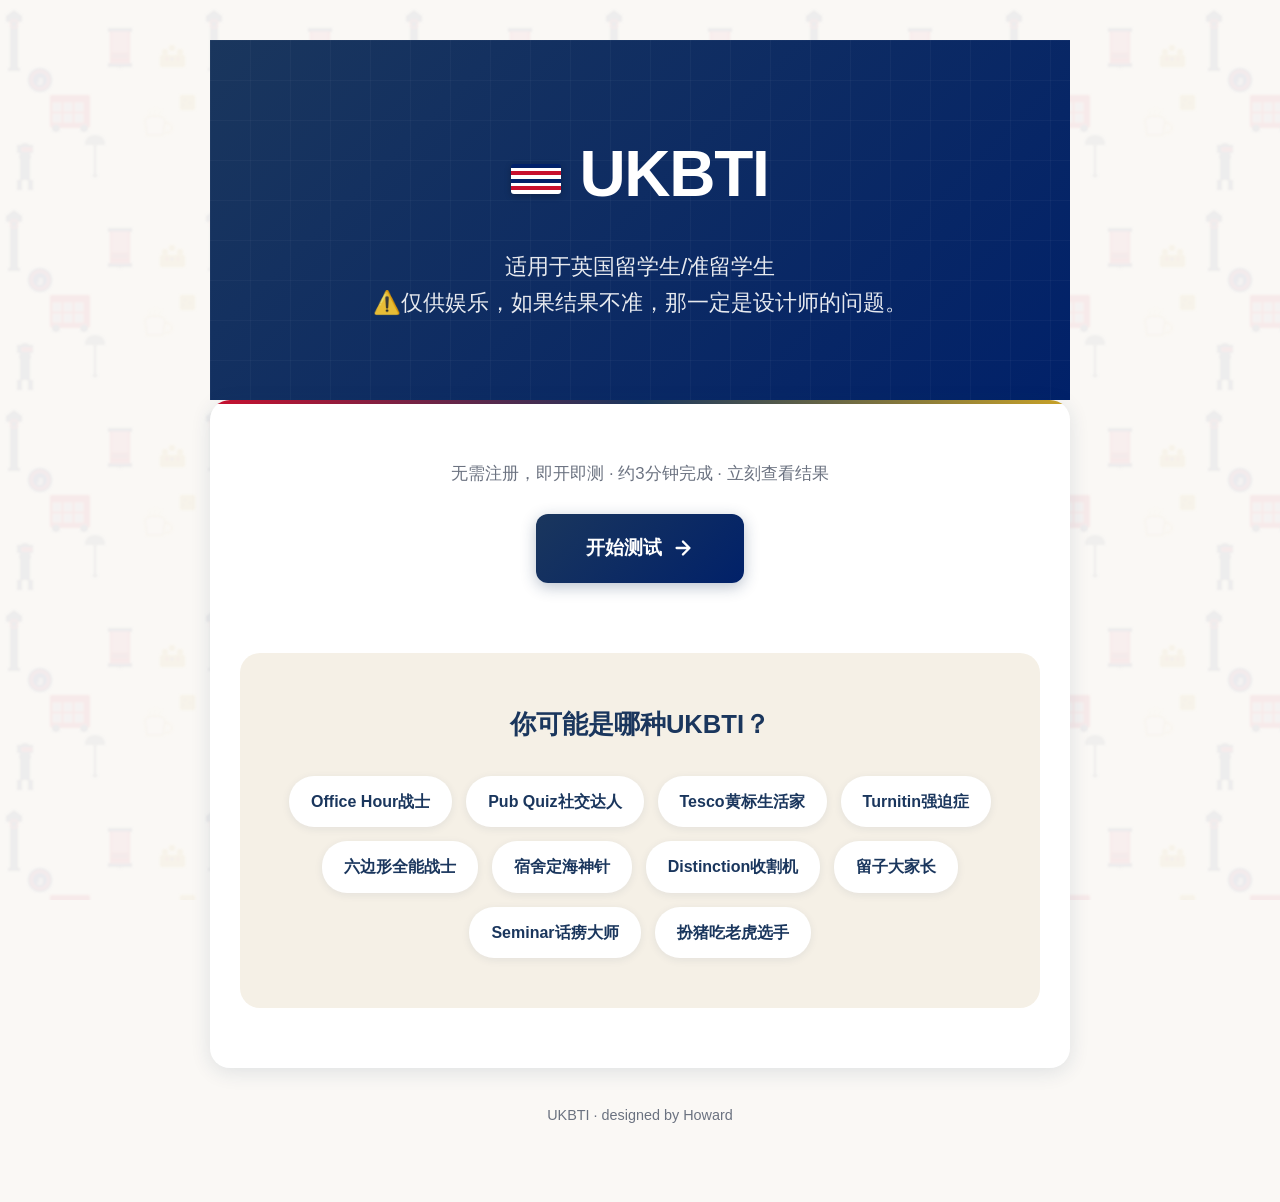
==== index.html @ 8ef765cd "Add files via upload" ====
<!DOCTYPE html>
<html lang="zh-CN">
<head>
  <meta charset="UTF-8">
  <meta name="viewport" content="width=device-width, initial-scale=1.0">
  <title>UKBTI - 英国留学生性格测试</title>
  <meta name="description" content="发现你的UKBTI人格类型！仅供娱乐，如果结果不准，那一定是设计师的问题。">
  <link rel="stylesheet" href="styles/main.css">
  <style>
    /* 首页额外样式 */
    .landing-hero {
      background: linear-gradient(135deg, var(--uk-color-primary) 0%, var(--uk-color-accent) 100%);
      color: white;
      padding: 80px 30px;
      text-align: center;
      position: relative;
      overflow: hidden;
    }
    
    .landing-hero::before {
      content: '';
      position: absolute;
      top: 0;
      left: 0;
      right: 0;
      bottom: 0;
      background-image: 
        linear-gradient(90deg, rgba(255,255,255,0.03) 1px, transparent 1px),
        linear-gradient(rgba(255,255,255,0.03) 1px, transparent 1px);
      background-size: 40px 40px;
    }
    
    .landing-hero h1 {
      font-size: 4rem;
      font-weight: 900;
      margin-bottom: 20px;
      letter-spacing: -0.02em;
      position: relative;
    }
    
    .landing-hero h1::before {
      content: '';
      display: inline-block;
      width: 50px;
      height: 30px;
      background: linear-gradient(180deg, 
        #012169 0%, #012169 25%, 
        white 25%, white 50%, 
        #c8102e 50%, #c8102e 75%, 
        white 75%, white 100%);
      background-size: 18px 15px;
      background-position: 0 0, 9px 0;
      margin-right: 18px;
      vertical-align: middle;
      border-radius: 3px;
      box-shadow: 0 2px 6px rgba(0,0,0,0.25);
    }
    
    .landing-hero p {
      font-size: 1.4rem;
      opacity: 0.9;
      max-width: 550px;
      margin: 0 auto;
      position: relative;
      line-height: 1.6;
    }
    
    .landing-content {
      padding: 60px 30px;
      text-align: center;
    }
    
    .cta-info {
      color: var(--uk-text-light);
      margin-bottom: 25px;
      font-size: 1.05rem;
    }
    
    .btn-large {
      padding: 18px 50px;
      font-size: 1.2rem;
    }
    
    .personality-preview {
      margin-top: 70px;
      padding: 50px 35px;
      background: var(--uk-color-cream);
      border-radius: var(--uk-radius-lg);
    }
    
    .personality-preview h3 {
      font-size: 1.6rem;
      color: var(--uk-color-primary);
      margin-bottom: 30px;
      font-weight: 700;
    }
    
    .personality-tags {
      display: flex;
      flex-wrap: wrap;
      gap: 14px;
      justify-content: center;
      max-width: 750px;
      margin: 0 auto;
    }
    
    .personality-tag {
      background: white;
      padding: 12px 22px;
      border-radius: 25px;
      font-size: 1rem;
      font-weight: 600;
      color: var(--uk-color-primary);
      box-shadow: var(--uk-shadow-sm);
      transition: var(--uk-transition);
    }
    
    .personality-tag:hover {
      background: var(--uk-color-primary);
      color: white;
      transform: translateY(-3px);
    }
    
    .footer {
      text-align: center;
      padding: 35px;
      color: var(--uk-text-light);
      font-size: 0.9rem;
    }
    
    @media (max-width: 768px) {
      .landing-hero h1 {
        font-size: 2.8rem;
      }
      
      .landing-hero h1::before {
        width: 40px;
        height: 24px;
        background-size: 14px 12px;
      }
      
      .landing-hero p {
        font-size: 1.15rem;
      }
      
      .landing-content {
        padding: 40px 20px;
      }
      
      .personality-preview {
        padding: 35px 20px;
        margin-top: 50px;
      }
    }
  </style>
</head>
<body>
  <div class="container">
    <!-- 英雄区域 -->
    <div class="landing-hero animate-fadeIn">
      <h1>UKBTI</h1>
      <p>适用于英国留学生/准留学生<br>⚠️仅供娱乐，如果结果不准，那一定是设计师的问题。</p>
    </div>
    
    <!-- 主内容 -->
    <div class="card animate-fadeIn" style="animation-delay: 0.2s;">
      <div class="landing-content">
        <p class="cta-info">无需注册，即开即测 · 约3分钟完成 · 立刻查看结果</p>
        <a href="test.html" class="btn btn-primary btn-large">
          开始测试
          <svg width="22" height="22" viewBox="0 0 24 24" fill="none" stroke="currentColor" stroke-width="2.5" stroke-linecap="round" stroke-linejoin="round">
            <path d="M5 12h14M12 5l7 7-7 7"/>
          </svg>
        </a>
        
        <!-- 人格类型预览 -->
        <div class="personality-preview">
          <h3>你可能是哪种UKBTI？</h3>
          <div class="personality-tags">
            <span class="personality-tag">Office Hour战士</span>
            <span class="personality-tag">Pub Quiz社交达人</span>
            <span class="personality-tag">Tesco黄标生活家</span>
            <span class="personality-tag">Turnitin强迫症</span>
            <span class="personality-tag">六边形全能战士</span>
            <span class="personality-tag">宿舍定海神针</span>
            <span class="personality-tag">Distinction收割机</span>
            <span class="personality-tag">留子大家长</span>
            <span class="personality-tag">Seminar话痨大师</span>
            <span class="personality-tag">扮猪吃老虎选手</span>
          </div>
        </div>
      </div>
    </div>
    
    <!-- 页脚 -->
    <div class="footer">
      <p>UKBTI · designed by Howard</p>
    </div>
  </div>
  
  <script src="data.js"></script>
  <script src="utils.js"></script>
</body>
</html>
---- styles/main.css ----
/* UKBTI - 全局样式 */
/* 英国主题色：深蓝 + 红色 + 奶油白 */
:root {
  --uk-color-primary: #1a365d;
  --uk-color-secondary: #c8102e;
  --uk-color-accent: #012169;
  --uk-color-light: #faf8f5;
  --uk-color-cream: #f5f0e6;
  --uk-color-gold: #c9a227;
  --uk-text-dark: #1a1a2e;
  --uk-text-light: #6b7280;
  --uk-shadow-sm: 0 2px 8px rgba(26, 54, 93, 0.08);
  --uk-shadow-md: 0 4px 20px rgba(26, 54, 93, 0.12);
  --uk-shadow-lg: 0 10px 40px rgba(26, 54, 93, 0.15);
  --uk-radius-sm: 8px;
  --uk-radius-md: 12px;
  --uk-radius-lg: 20px;
  --uk-transition: all 0.3s cubic-bezier(0.4, 0, 0.2, 1);
}

/* 基础重置 */
* {
  margin: 0;
  padding: 0;
  box-sizing: border-box;
}

html {
  font-size: 16px;
  scroll-behavior: smooth;
}

body {
  font-family: 'Helvetica Neue', Arial, -apple-system, BlinkMacSystemFont, sans-serif;
  background-color: var(--uk-color-light);
  color: var(--uk-text-dark);
  line-height: 1.7;
  min-height: 100vh;
  -webkit-font-smoothing: antialiased;
  -moz-osx-font-smoothing: grayscale;
}

/* 英伦风格装饰：英国主题icon背景 */
body::before {
  content: '';
  position: fixed;
  top: 0;
  left: 0;
  right: 0;
  bottom: 0;
  background-color: var(--uk-color-light);
  background-image: url("data:image/svg+xml,%3Csvg xmlns='http://www.w3.org/2000/svg' width='200' height='200' viewBox='0 0 200 200'%3E%3Cdefs%3E%3Cfilter id='f' x='-50%25' y='-50%25' width='200%25' height='200%25'%3E%3CfeGaussianBlur in='SourceGraphic' stdDeviation='1'/%3E%3C/filter%3E%3C/defs%3E%3Cg opacity='0.06' filter='url(%23f)'%3E%3C!-- Big Ben --%3E%3Crect x='10' y='20' width='8' height='50' fill='%231a365d' rx='1'/%3E%3Crect x='8' y='68' width='12' height='3' fill='%231a365d'/%3E%3Crect x='6' y='16' width='16' height='6' fill='%231a365d' rx='1'/%3E%3Cpolygon points='14,10 6,16 22,16' fill='%231a365d'/%3E%3Ccircle cx='14' cy='24' r='4' fill='none' stroke='%23c8102e' stroke-width='1'/%3E%3Cline x1='14' y1='24' x2='14' y2='22' stroke='%231a365d' stroke-width='0.5'/%3E%3Cline x1='14' y1='24' x2='16' y2='24' stroke='%231a365d' stroke-width='0.5'/%3E%3C!-- Double-decker Bus --%3E%3Crect x='50' y='100' width='40' height='28' fill='%23c8102e' rx='3'/%3E%3Crect x='50' y='95' width='40' height='8' fill='%23c8102e' rx='2'/%3E%3Crect x='53' y='103' width='8' height='8' fill='%2387ceeb' opacity='0.7'/%3E%3Crect x='64' y='103' width='8' height='8' fill='%2387ceeb' opacity='0.7'/%3E%3Crect x='75' y='103' width='8' height='8' fill='%2387ceeb' opacity='0.7'/%3E%3Crect x='53' y='114' width='8' height='8' fill='%2387ceeb' opacity='0.7'/%3E%3Crect x='64' y='114' width='8' height='8' fill='%2387ceeb' opacity='0.7'/%3E%3Crect x='75' y='114' width='8' height='8' fill='%2387ceeb' opacity='0.7'/%3E%3Ccircle cx='56' cy='128' r='4' fill='%231a365d'/%3E%3Ccircle cx='84' cy='128' r='4' fill='%231a365d'/%3E%3C!-- Red Phone Box --%3E%3Crect x='110' y='30' width='20' height='35' fill='%23c8102e' rx='2'/%3E%3Crect x='112' y='32' width='16' height='20' fill='%23fff' opacity='0.3'/%3E%3Crect x='112' y='54' width='16' height='4' fill='%231a365d' opacity='0.3'/%3E%3Crect x='118' y='65' width='4' height='4' fill='%231a365d' opacity='0.3'/%3E%3Crect x='108' y='28' width='24' height='4' fill='%231a365d'/%3E%3Crect x='108' y='63' width='24' height='4' fill='%231a365d'/%3E%3C!-- Crown --%3E%3Crect x='160' y='55' width='25' height='12' fill='%23c9a227' rx='2'/%3E%3Ccircle cx='165' cy='52' r='3' fill='%23c9a227'/%3E%3Ccircle cx='172' cy='48' r='3' fill='%23c9a227'/%3E%3Ccircle cx='180' cy='52' r='3' fill='%23c9a227'/%3E%3Ccircle cx='167' cy='59' r='1.5' fill='%23c8102e'/%3E%3Ccircle cx='172' cy='59' r='1.5' fill='%23012169'/%3E%3Ccircle cx='178' cy='59' r='1.5' fill='%23c8102e'/%3E%3C!-- British Guard --%3E%3Cellipse cx='25' cy='150' rx='6' ry='7' fill='%231a365d'/%3E%3Crect x='20' y='155' width='10' height='25' fill='%231a365d'/%3E%3Crect x='19' y='155' width='12' height='3' fill='%231a365d'/%3E%3Crect x='17' y='145' width='16' height='8' fill='%231a365d'/%3E%3Crect x='22' y='148' width='10' height='3' fill='%23c8102e'/%3E%3Crect x='17' y='180' width='5' height='10' fill='%231a365d'/%3E%3Crect x='28' y='180' width='5' height='10' fill='%231a365d'/%3E%3C!-- Umbrella --%3E%3Cpath d='M85 145 Q85 135 95 135 Q105 135 105 145' fill='%231a365d' opacity='0.8'/%3E%3Cline x1='95' y1='145' x2='95' y2='175' stroke='%231a365d' stroke-width='2'/%3E%3Cpath d='M93 175 Q95 178 97 175' fill='none' stroke='%231a365d' stroke-width='2'/%3E%3C!-- Tea Cup --%3E%3Cellipse cx='155' cy='120' rx='10' ry='4' fill='%23f5f0e6' stroke='%23c9a227' stroke-width='1'/%3E%3Cpath d='M145 120 L147 135 L163 135 L165 120' fill='%23f5f0e6' stroke='%23c9a227' stroke-width='1'/%3E%3Cpath d='M165 123 Q172 123 172 128 Q172 133 165 133' fill='none' stroke='%23c9a227' stroke-width='1'/%3E%3Cpath d='M150 118 Q148 112 152 110' fill='none' stroke='%23c9a227' stroke-width='0.5' opacity='0.5'/%3E%3Cpath d='M155 117 Q153 110 157 108' fill='none' stroke='%23c9a227' stroke-width='0.5' opacity='0.5'/%3E%3Cpath d='M160 118 Q158 112 162 110' fill='none' stroke='%23c9a227' stroke-width='0.5' opacity='0.5'/%3E%3C!-- Tube Sign --%3E%3Ccircle cx='40' cy='80' r='12' fill='%23012169'/%3E%3Ccircle cx='40' cy='80' r='9' fill='none' stroke='%23c8102e' stroke-width='1.5'/%3E%3Ctext x='40' y='84' text-anchor='middle' font-size='8' fill='white' font-family='Arial' font-weight='bold'%3EJ%3C/text%3E%3C!-- Biscuit --%3E%3Crect x='180' y='95' width='15' height='15' fill='%23c9a227' rx='2'/%3E%3Ccircle cx='185' cy='100' r='1.5' fill='%231a365d' opacity='0.3'/%3E%3Ccircle cx='190' cy='103' r='1.5' fill='%231a365d' opacity='0.3'/%3E%3Ccircle cx='183' cy='105' r='1.5' fill='%231a365d' opacity='0.3'/%3E%3C/g%3E%3C/svg%3E");
  background-size: 200px 200px;
  background-repeat: repeat;
  pointer-events: none;
  z-index: -1;
}

/* 滚动条样式 */
::-webkit-scrollbar {
  width: 8px;
  height: 8px;
}

::-webkit-scrollbar-track {
  background: var(--uk-color-cream);
  border-radius: 4px;
}

::-webkit-scrollbar-thumb {
  background: var(--uk-color-primary);
  border-radius: 4px;
}

::-webkit-scrollbar-thumb:hover {
  background: var(--uk-color-accent);
}

/* 容器 */
.container {
  max-width: 900px;
  margin: 0 auto;
  padding: 40px 20px;
}

/* 卡片样式 */
.card {
  background: white;
  border-radius: var(--uk-radius-lg);
  box-shadow: var(--uk-shadow-md);
  overflow: hidden;
  position: relative;
}

/* 英伦风格边框装饰 */
.card::before {
  content: '';
  position: absolute;
  top: 0;
  left: 0;
  right: 0;
  height: 4px;
  background: linear-gradient(90deg, var(--uk-color-secondary), var(--uk-color-primary), var(--uk-color-gold));
}

.card-header {
  padding: 30px 35px 25px;
  border-bottom: 1px solid rgba(26, 54, 93, 0.08);
  text-align: center;
}

.card-body {
  padding: 35px;
}

.card-footer {
  padding: 25px 35px;
  background: var(--uk-color-cream);
  border-top: 1px solid rgba(26, 54, 93, 0.08);
}

/* 标题样式 */
.logo {
  font-size: 2.5rem;
  font-weight: 800;
  color: var(--uk-color-primary);
  letter-spacing: -0.02em;
  position: relative;
  display: inline-block;
}

/* UKBTI logo带英国国旗小装饰 */
.logo::before {
  content: '';
  display: inline-block;
  width: 28px;
  height: 16px;
  background: linear-gradient(180deg, 
    #012169 0%, #012169 25%, 
    white 25%, white 50%, 
    #c8102e 50%, #c8102e 75%, 
    white 75%, white 100%);
  background-size: 10px 8px;
  background-position: 0 0, 5px 0;
  margin-right: 12px;
  vertical-align: middle;
  border-radius: 2px;
  box-shadow: 0 1px 3px rgba(0,0,0,0.15);
}

.logo-small {
  font-size: 1.5rem;
}

.subtitle {
  color: var(--uk-text-light);
  font-size: 1.1rem;
  margin-top: 8px;
}

/* 按钮样式 */
.btn {
  display: inline-flex;
  align-items: center;
  justify-content: center;
  padding: 14px 32px;
  border: none;
  border-radius: var(--uk-radius-md);
  font-size: 1rem;
  font-weight: 600;
  cursor: pointer;
  transition: var(--uk-transition);
  text-decoration: none;
  gap: 10px;
}

.btn-primary {
  background: linear-gradient(135deg, var(--uk-color-primary), var(--uk-color-accent));
  color: white;
  box-shadow: 0 4px 15px rgba(26, 54, 93, 0.3);
}

.btn-primary:hover {
  transform: translateY(-2px);
  box-shadow: 0 8px 25px rgba(26, 54, 93, 0.4);
}

.btn-secondary {
  background: white;
  color: var(--uk-color-primary);
  border: 2px solid var(--uk-color-primary);
}

.btn-secondary:hover {
  background: var(--uk-color-primary);
  color: white;
}

.btn-danger {
  background: var(--uk-color-secondary);
  color: white;
}

.btn-danger:hover {
  background: #a80d26;
  transform: translateY(-2px);
}

.btn-block {
  display: block;
  width: 100%;
}

.btn:disabled {
  opacity: 0.5;
  cursor: not-allowed;
  transform: none !important;
}

/* 进度条 */
.progress-container {
  margin: 25px 0;
}

.progress-info {
  display: flex;
  justify-content: space-between;
  margin-bottom: 10px;
  font-size: 0.9rem;
  color: var(--uk-text-light);
}

.progress {
  height: 8px;
  background: var(--uk-color-cream);
  border-radius: 4px;
  overflow: hidden;
}

.progress-fill {
  height: 100%;
  background: linear-gradient(90deg, var(--uk-color-secondary), var(--uk-color-primary));
  border-radius: 4px;
  transition: width 0.4s ease;
}

/* 问题样式 */
.question-number {
  font-size: 0.9rem;
  color: var(--uk-color-secondary);
  font-weight: 600;
  margin-bottom: 12px;
  text-transform: uppercase;
  letter-spacing: 0.05em;
}

.question-text {
  font-size: 1.3rem;
  font-weight: 600;
  color: var(--uk-text-dark);
  margin-bottom: 28px;
  line-height: 1.5;
}

/* 选项样式 */
.options {
  display: flex;
  flex-direction: column;
  gap: 14px;
}

.option {
  padding: 18px 22px;
  background: var(--uk-color-light);
  border: 2px solid transparent;
  border-radius: var(--uk-radius-md);
  cursor: pointer;
  transition: var(--uk-transition);
  font-size: 1rem;
  color: var(--uk-text-dark);
  position: relative;
  overflow: hidden;
}

.option::before {
  content: '';
  position: absolute;
  left: 0;
  top: 0;
  bottom: 0;
  width: 4px;
  background: var(--uk-color-primary);
  transform: scaleY(0);
  transition: var(--uk-transition);
}

.option:hover {
  background: white;
  border-color: rgba(26, 54, 93, 0.15);
  transform: translateX(4px);
}

.option:hover::before {
  transform: scaleY(1);
}

.option.selected {
  background: white;
  border-color: var(--uk-color-primary);
  box-shadow: var(--uk-shadow-sm);
}

.option.selected::before {
  transform: scaleY(1);
}

/* 英伦小徽章 */
.option::after {
  content: '';
  position: absolute;
  right: 15px;
  top: 50%;
  transform: translateY(-50%);
  width: 24px;
  height: 24px;
  border: 2px solid var(--uk-color-cream);
  border-radius: 50%;
  transition: var(--uk-transition);
}

.option.selected::after {
  background: var(--uk-color-primary);
  border-color: var(--uk-color-primary);
}

.option.selected::after::before {
  content: '✓';
  position: absolute;
  top: 50%;
  left: 50%;
  transform: translate(-50%, -50%);
  color: white;
  font-size: 12px;
  font-weight: bold;
}

/* 导航按钮 */
.nav-buttons {
  display: flex;
  justify-content: space-between;
  gap: 15px;
  margin-top: 35px;
  padding-top: 25px;
  border-top: 1px solid rgba(26, 54, 93, 0.08);
}

.nav-btn {
  padding: 14px 28px;
  border-radius: var(--uk-radius-md);
  font-weight: 600;
  cursor: pointer;
  transition: var(--uk-transition);
  border: none;
  font-size: 1rem;
}

.nav-btn.prev {
  background: var(--uk-color-cream);
  color: var(--uk-text-dark);
}

.nav-btn.prev:hover:not(:disabled) {
  background: #ebe6dc;
}

.nav-btn.next {
  background: linear-gradient(135deg, var(--uk-color-primary), var(--uk-color-accent));
  color: white;
}

.nav-btn.next:hover:not(:disabled) {
  transform: translateY(-2px);
  box-shadow: 0 6px 20px rgba(26, 54, 93, 0.35);
}

.nav-btn.submit {
  background: linear-gradient(135deg, var(--uk-color-secondary), #a80d26);
  color: white;
}

.nav-btn.submit:hover:not(:disabled) {
  transform: translateY(-2px);
  box-shadow: 0 6px 20px rgba(200, 16, 46, 0.35);
}

/* 英雄区域 */
.hero {
  text-align: center;
  padding: 50px 30px;
}

.hero h1 {
  font-size: 2.8rem;
  font-weight: 800;
  color: var(--uk-color-primary);
  margin-bottom: 15px;
  letter-spacing: -0.02em;
}

.hero p {
  font-size: 1.2rem;
  color: var(--uk-text-light);
  margin-bottom: 35px;
  max-width: 600px;
  margin-left: auto;
  margin-right: auto;
}

/* 特点列表 */
.features {
  display: grid;
  grid-template-columns: repeat(auto-fit, minmax(200px, 1fr));
  gap: 20px;
  margin: 35px 0;
}

.feature-item {
  display: flex;
  align-items: center;
  gap: 12px;
  padding: 15px 18px;
  background: var(--uk-color-light);
  border-radius: var(--uk-radius-sm);
}

.feature-icon {
  width: 40px;
  height: 40px;
  background: linear-gradient(135deg, var(--uk-color-primary), var(--uk-color-accent));
  border-radius: 10px;
  display: flex;
  align-items: center;
  justify-content: center;
  color: white;
  font-size: 1.2rem;
}

.feature-text {
  font-weight: 500;
  color: var(--uk-text-dark);
}

/* 结果页样式 */
.result-header {
  text-align: center;
  padding: 40px 30px;
  background: linear-gradient(135deg, var(--uk-color-primary) 0%, var(--uk-color-accent) 100%);
  color: white;
  position: relative;
  overflow: hidden;
}

/* 英伦格纹装饰 */
.result-header::before {
  content: '';
  position: absolute;
  top: 0;
  left: 0;
  right: 0;
  bottom: 0;
  background-image: 
    linear-gradient(90deg, rgba(255,255,255,0.05) 1px, transparent 1px),
    linear-gradient(rgba(255,255,255,0.05) 1px, transparent 1px);
  background-size: 30px 30px;
}

.result-type {
  font-size: 5rem;
  font-weight: 900;
  letter-spacing: 0.05em;
  margin-bottom: 10px;
  text-shadow: 2px 4px 8px rgba(0,0,0,0.2);
  position: relative;
}

.result-name {
  font-size: 1.8rem;
  font-weight: 600;
  margin-bottom: 15px;
  opacity: 0.95;
}

.result-quote {
  font-size: 1.1rem;
  font-style: italic;
  opacity: 0.85;
  max-width: 500px;
  margin: 0 auto;
  position: relative;
}

.result-quote::before {
  content: '"';
  font-size: 2rem;
  opacity: 0.3;
  margin-right: 5px;
}

.result-quote::after {
  content: '"';
  font-size: 2rem;
  opacity: 0.3;
  margin-left: 5px;
}

/* 人格形象图 */
.character-image {
  width: 180px;
  height: 180px;
  border-radius: 50%;
  margin: 30px auto;
  display: block;
  object-fit: cover;
  border: 5px solid white;
  box-shadow: 0 8px 30px rgba(0,0,0,0.2);
  position: relative;
  z-index: 1;
}

/* 四维图区域 */
.dimension-section {
  padding: 40px 35px;
  background: white;
}

.dimension-title {
  text-align: center;
  font-size: 1.5rem;
  font-weight: 700;
  color: var(--uk-color-primary);
  margin-bottom: 30px;
}

.radar-container {
  max-width: 400px;
  margin: 0 auto;
  position: relative;
}

/* 详细描述区域 */
.desc-section {
  padding: 35px;
  background: var(--uk-color-cream);
}

.desc-item {
  margin-bottom: 25px;
  padding: 20px 25px;
  background: white;
  border-radius: var(--uk-radius-md);
  border-left: 4px solid var(--uk-color-primary);
}

.desc-item:last-child {
  margin-bottom: 0;
}

.desc-label {
  font-size: 0.85rem;
  font-weight: 700;
  color: var(--uk-color-secondary);
  text-transform: uppercase;
  letter-spacing: 0.08em;
  margin-bottom: 8px;
}

.desc-text {
  color: var(--uk-text-dark);
  line-height: 1.7;
}

/* 彩蛋样式 */
.easter-egg {
  background: linear-gradient(135deg, #fff9e6, #fff3cc);
  border: 2px solid var(--uk-color-gold);
  border-radius: var(--uk-radius-lg);
  padding: 25px 30px;
  margin: 25px 0;
  text-align: center;
  position: relative;
  overflow: hidden;
}

.easter-egg::before {
  content: '✨';
  position: absolute;
  top: 10px;
  right: 15px;
  font-size: 1.5rem;
}

.easter-egg-title {
  font-size: 1.4rem;
  font-weight: 700;
  color: var(--uk-color-gold);
  margin-bottom: 10px;
}

.easter-egg-desc {
  color: var(--uk-text-dark);
  line-height: 1.7;
}

/* 动画 */
@keyframes fadeIn {
  from { opacity: 0; transform: translateY(20px); }
  to { opacity: 1; transform: translateY(0); }
}

@keyframes slideIn {
  from { opacity: 0; transform: translateX(-20px); }
  to { opacity: 1; transform: translateX(0); }
}

@keyframes pulse {
  0%, 100% { transform: scale(1); }
  50% { transform: scale(1.05); }
}

@keyframes float {
  0%, 100% { transform: translateY(0); }
  50% { transform: translateY(-10px); }
}

.animate-fadeIn {
  animation: fadeIn 0.5s ease-out forwards;
}

.animate-slideIn {
  animation: slideIn 0.4s ease-out forwards;
}

.animate-pulse {
  animation: pulse 2s ease-in-out infinite;
}

.animate-float {
  animation: float 3s ease-in-out infinite;
}

/* 响应式 */
@media (max-width: 768px) {
  html {
    font-size: 15px;
  }
  
  .container {
    padding: 20px 15px;
  }
  
  .card-header,
  .card-body,
  .card-footer {
    padding: 25px 20px;
  }
  
  .hero h1 {
    font-size: 2rem;
  }
  
  .result-type {
    font-size: 3.5rem;
  }
  
  .result-name {
    font-size: 1.4rem;
  }
  
  .nav-buttons {
    flex-direction: column;
  }
  
  .nav-btn {
    width: 100%;
  }
}

@media (max-width: 480px) {
  .logo {
    font-size: 1.8rem;
  }
  
  .character-image {
    width: 140px;
    height: 140px;
  }
  
  .features {
    grid-template-columns: 1fr;
  }
}

/* 加载动画 */
.loading {
  display: flex;
  flex-direction: column;
  align-items: center;
  justify-content: center;
  padding: 60px 20px;
  text-align: center;
}

.loading-spinner {
  width: 50px;
  height: 50px;
  border: 4px solid var(--uk-color-cream);
  border-top-color: var(--uk-color-primary);
  border-radius: 50%;
  animation: spin 1s linear infinite;
  margin-bottom: 20px;
}

@keyframes spin {
  to { transform: rotate(360deg); }
}

/* 工具类 */
.text-center { text-align: center; }
.text-left { text-align: left; }
.text-right { text-align: right; }
.text-primary { color: var(--uk-color-primary); }
.text-secondary { color: var(--uk-color-secondary); }
.text-muted { color: var(--uk-text-light); }
.font-bold { font-weight: 700; }
.mt-1 { margin-top: 8px; }
.mt-2 { margin-top: 16px; }
.mt-3 { margin-top: 24px; }
.mb-1 { margin-bottom: 8px; }
.mb-2 { margin-bottom: 16px; }
.mb-3 { margin-bottom: 24px; }
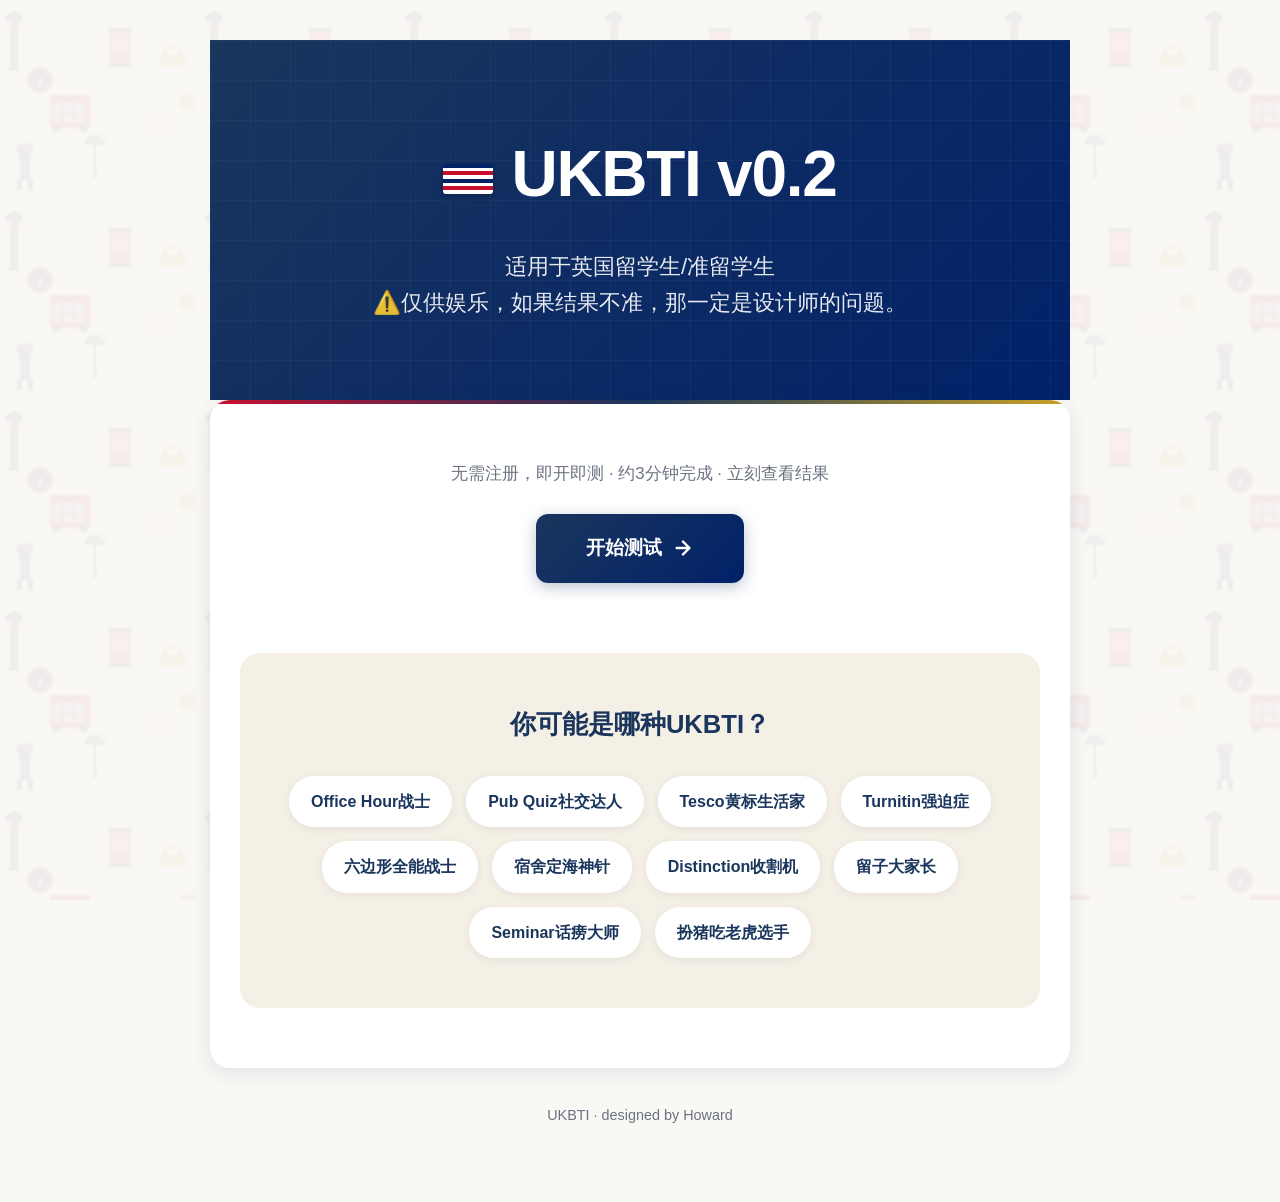
==== commit 0eab1f00: "Update version no." ====
--- a/index.html
+++ b/index.html
@@ -158,7 +158,7 @@
   <div class="container">
     <!-- 英雄区域 -->
     <div class="landing-hero animate-fadeIn">
-      <h1>UKBTI</h1>
+      <h1>UKBTI v0.2</h1>
       <p>适用于英国留学生/准留学生<br>⚠️仅供娱乐，如果结果不准，那一定是设计师的问题。</p>
     </div>
     
